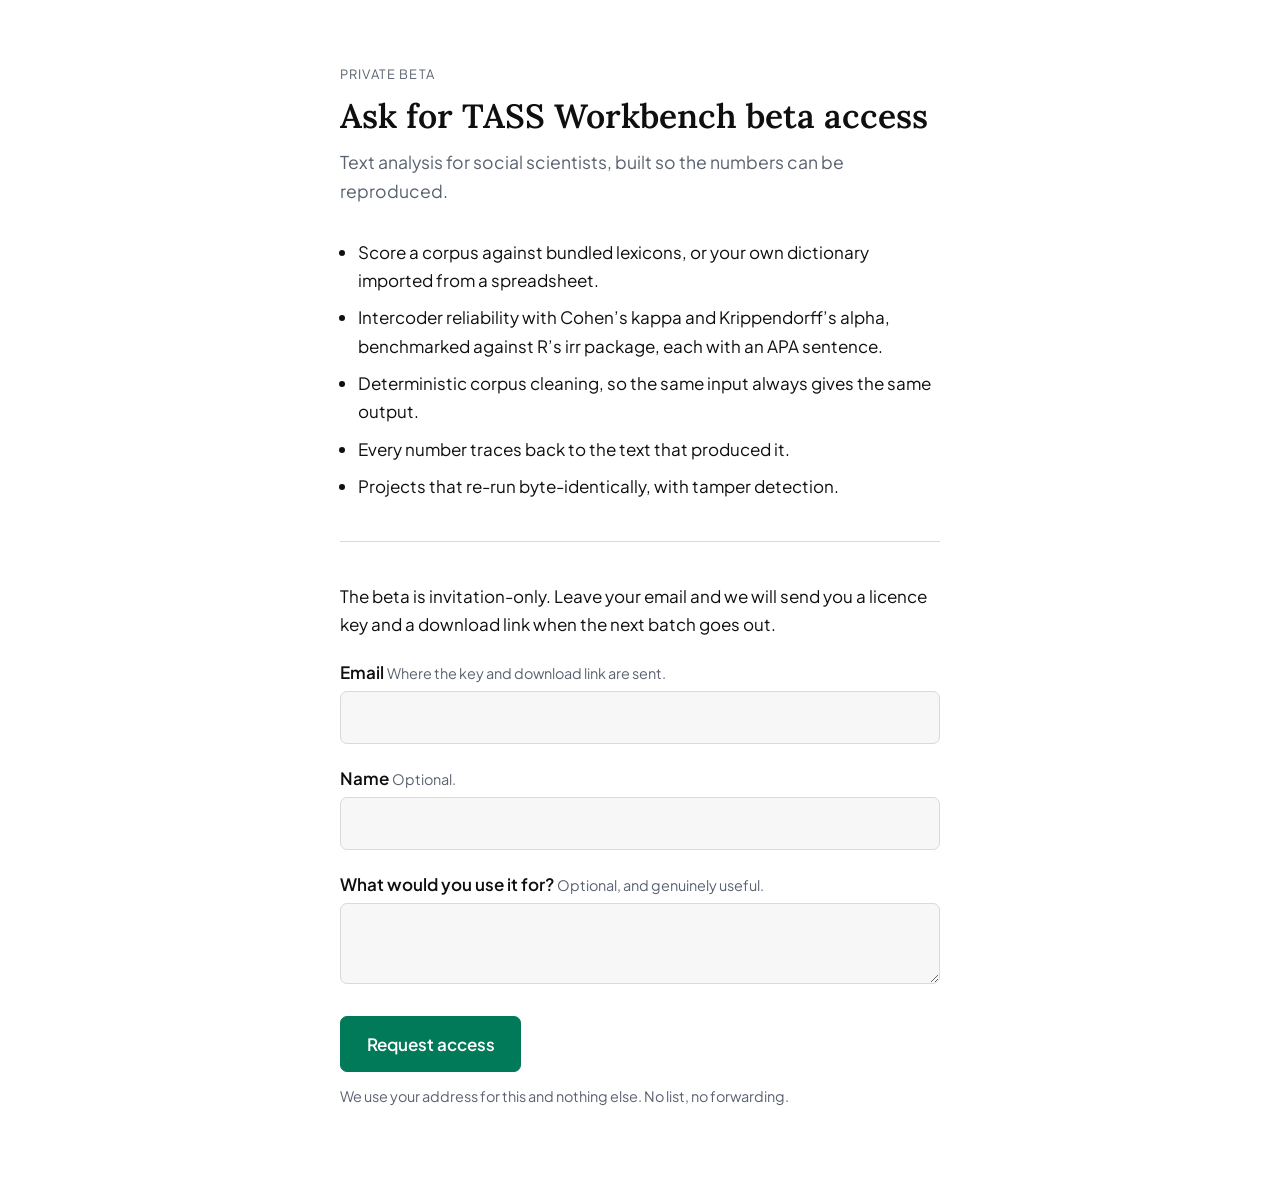
==== beta/index.html @ 5eb5a8d1 "Beta pages, the consulting block, and attributions that match the build Beta access, one page per pr" ====
<!doctype html>
<html lang="en">
<head>
<meta charset="utf-8">
<meta name="viewport" content="width=device-width, initial-scale=1">
<!-- Unlisted by design: reachable only to someone given the link. -->
<meta name="robots" content="noindex, nofollow">
<title>TASS Workbench beta access</title>
<link rel="preconnect" href="https://fonts.googleapis.com">
<link rel="preconnect" href="https://fonts.gstatic.com" crossorigin>
<link href="https://fonts.googleapis.com/css2?family=Plus+Jakarta+Sans:ital,wght@0,400;0,600;0,700&family=Lora:ital,wght@0,400;0,600&display=swap" rel="stylesheet">
<style>
  :root {
    --accent: #007A59;
    --text: #0F0F0F; --muted: #5A6270; --bg: #FFFFFF;
    --surface: #F7F7F8; --border: #D9D9DE;
    --font: 'Plus Jakarta Sans', -apple-system, BlinkMacSystemFont, sans-serif;
    --display: 'Lora', Georgia, serif;
  }
  @media (prefers-color-scheme: dark) {
    :root { --text:#F2F0F6; --muted:#B6BCC6; --bg:#141419; --surface:#1E1E25; --border:#33333D; }
  }
  * { box-sizing: border-box; }
  body { margin:0; background:var(--bg); color:var(--text); font:400 17px/1.65 var(--font); }
  .skip { position:absolute; left:-9999px; }
  .skip:focus { left:1rem; top:1rem; position:fixed; background:var(--bg); color:var(--text);
                padding:.75rem 1rem; border:2px solid var(--accent); border-radius:6px; z-index:10; }
  main { max-width: 640px; margin:0 auto; padding: 4rem 1.25rem 5rem; }
  .eyebrow { font-size:.8rem; letter-spacing:.09em; text-transform:uppercase;
             color:var(--muted); margin:0 0 .75rem; }
  h1 { font-family:var(--display); font-size:2.1rem; line-height:1.15; margin:0 0 .75rem; font-weight:600; }
  .lede { font-size:1.1rem; color:var(--muted); margin:0 0 2rem; }
  ul { padding-left:1.15rem; margin:0 0 2rem; }
  li { margin-bottom:.6rem; }
  hr { border:0; border-top:1px solid var(--border); margin:2.5rem 0; }
  label { display:block; font-weight:600; margin:1.25rem 0 .35rem; }
  .hint { font-weight:400; color:var(--muted); font-size:.9rem; }
  input, textarea, select { width:100%; padding:.7rem .8rem; font:inherit; color:inherit;
    background:var(--surface); border:1px solid var(--border); border-radius:7px; }
  input:focus-visible, textarea:focus-visible, select:focus-visible, button:focus-visible {
    outline:3px solid var(--accent); outline-offset:2px; }
  textarea { min-height:5rem; resize:vertical; }
  button { margin-top:1.6rem; padding:.8rem 1.6rem; font:inherit; font-weight:600;
    border:1px solid var(--accent); border-radius:7px; background:var(--accent); color:#fff; cursor:pointer; }
  .fine { color:var(--muted); font-size:.9rem; margin-top:.8rem; }
  .hp { position:absolute; left:-9999px; width:1px; height:1px; overflow:hidden; }
  .msg { padding:.9rem 1rem; border:1px solid var(--accent); border-radius:7px; margin-bottom:1.5rem; }
  [hidden] { display:none !important; }
</style>
</head>
<body>
<a class="skip" href="#form">Skip to the form</a>
<main>
  <p class="eyebrow">Private beta</p>
  <h1>Ask for TASS Workbench beta access</h1>
  <p class="lede">Text analysis for social scientists, built so the numbers can be reproduced.</p>

  <ul>
    <li>Score a corpus against bundled lexicons, or your own dictionary imported from a spreadsheet.</li>
    <li>Intercoder reliability with Cohen&rsquo;s kappa and Krippendorff&rsquo;s alpha, benchmarked against R&rsquo;s irr package, each with an APA sentence.</li>
    <li>Deterministic corpus cleaning, so the same input always gives the same output.</li>
    <li>Every number traces back to the text that produced it.</li>
    <li>Projects that re-run byte-identically, with tamper detection.</li>
  </ul>

  <hr>

  <p id="ask">The beta is invitation-only. Leave your email and we will send you a licence key and a download link when the next batch goes out.</p>

  <div class="msg" id="done" role="status" hidden></div>

  <form id="form" novalidate>
    <label for="email">Email
      <span class="hint">Where the key and download link are sent.</span></label>
    <input id="email" name="email" type="email" required autocomplete="email">

    <label for="name">Name <span class="hint">Optional.</span></label>
    <input id="name" name="name" autocomplete="name">

    <label for="use">What would you use it for?
      <span class="hint">Optional, and genuinely useful.</span></label>
    <textarea id="use" name="use" maxlength="400"></textarea>

    <div class="hp" aria-hidden="true">
      <label for="company">Company</label>
      <input id="company" name="company" tabindex="-1" autocomplete="off">
    </div>

    <button type="submit" id="go">Request access</button>
    <p class="fine">We use your address for this and nothing else. No list, no forwarding.</p>
  </form>
</main>
<script>
  var form = document.getElementById('form');
  var done = document.getElementById('done');
  var ask  = document.getElementById('ask');
  var go   = document.getElementById('go');
  form.addEventListener('submit', function (e) {
    e.preventDefault();
    var email = document.getElementById('email');
    if (!email.value || email.value.indexOf('@') < 1) {
      done.hidden = false; done.textContent = 'That email address does not look right.';
      email.focus(); return;
    }
    go.disabled = true; go.textContent = 'Sending...';
    var body = new URLSearchParams();
    body.set('product', 'tass-gui');
    ['email','name','use','company'].forEach(function (k) {
      var el = document.getElementById(k); if (el) body.set(k, el.value);
    });
    fetch('https://simdad-checkout.ap-493.workers.dev/beta', { method:'POST', body: body })
      .then(function (r) {
        if (!r.ok) throw new Error(r.status);
        form.hidden = true; ask.hidden = true;
        done.hidden = false;
        done.textContent = 'Thank you. We will send your key when the next batch goes out.';
        done.focus();
      })
      .catch(function () {
        go.disabled = false; go.textContent = 'Request access';
        done.hidden = false;
        done.textContent = 'That did not go through. Please try again, or email ap@simdadllc.com.';
      });
  });
</script>
</body>
</html>
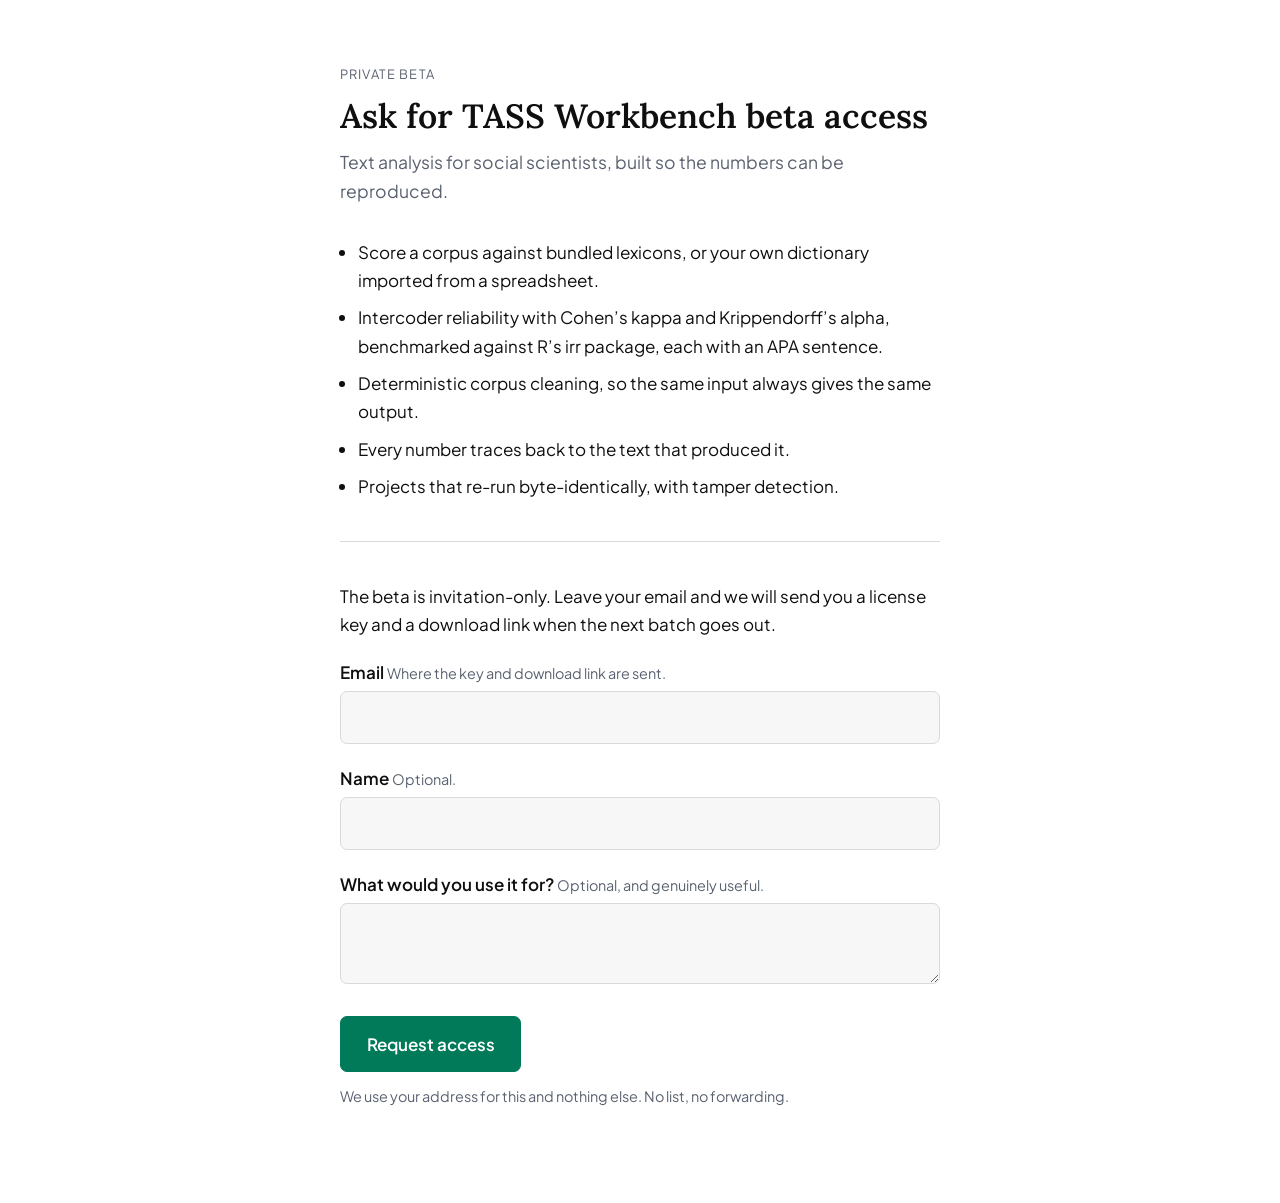
==== commit aaf07470: "Use American spelling: license, not licence The site said "we will send you a licence key" while the" ====
--- a/beta/index.html
+++ b/beta/index.html
@@ -65,7 +65,7 @@
 
   <hr>
 
-  <p id="ask">The beta is invitation-only. Leave your email and we will send you a licence key and a download link when the next batch goes out.</p>
+  <p id="ask">The beta is invitation-only. Leave your email and we will send you a license key and a download link when the next batch goes out.</p>
 
   <div class="msg" id="done" role="status" hidden></div>
 
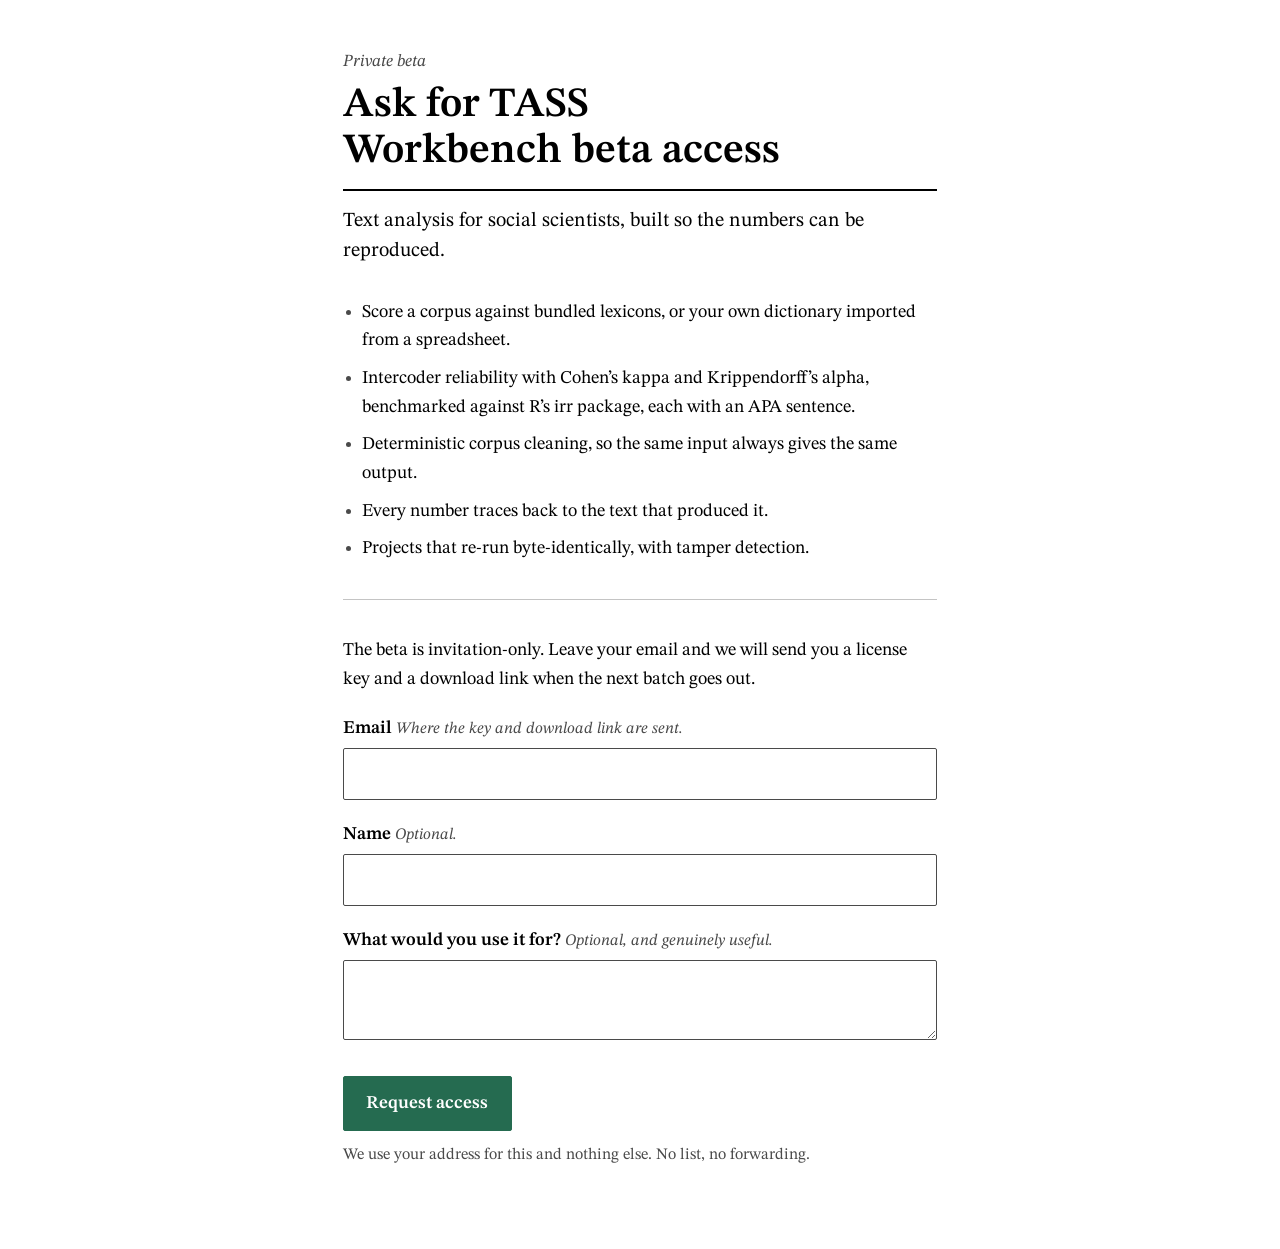
==== commit 1aecced3: "Restyle against the 2026-10-15 design brief Concept: the page is set as the methods section of a jou" ====
--- a/beta/index.html
+++ b/beta/index.html
@@ -3,48 +3,39 @@
 <head>
 <meta charset="utf-8">
 <meta name="viewport" content="width=device-width, initial-scale=1">
-<!-- Unlisted by design: reachable only to someone given the link. -->
+<!-- Linked from the product page. noindex keeps search traffic on the product page, not the form. -->
 <meta name="robots" content="noindex, nofollow">
 <title>TASS Workbench beta access</title>
-<link rel="preconnect" href="https://fonts.googleapis.com">
-<link rel="preconnect" href="https://fonts.gstatic.com" crossorigin>
-<link href="https://fonts.googleapis.com/css2?family=Plus+Jakarta+Sans:ital,wght@0,400;0,600;0,700&family=Lora:ital,wght@0,400;0,600&display=swap" rel="stylesheet">
+<link rel="stylesheet" href="/css/site.css">
 <style>
-  :root {
-    --accent: #007A59;
-    --text: #0F0F0F; --muted: #5A6270; --bg: #FFFFFF;
-    --surface: #F7F7F8; --border: #D9D9DE;
-    --font: 'Plus Jakarta Sans', -apple-system, BlinkMacSystemFont, sans-serif;
-    --display: 'Lora', Georgia, serif;
-  }
-  @media (prefers-color-scheme: dark) {
-    :root { --text:#F2F0F6; --muted:#B6BCC6; --bg:#141419; --surface:#1E1E25; --border:#33333D; }
-  }
-  * { box-sizing: border-box; }
-  body { margin:0; background:var(--bg); color:var(--text); font:400 17px/1.65 var(--font); }
+  /* Beta request form: the shared tokens from /css/site.css, a single text column. */
   .skip { position:absolute; left:-9999px; }
-  .skip:focus { left:1rem; top:1rem; position:fixed; background:var(--bg); color:var(--text);
-                padding:.75rem 1rem; border:2px solid var(--accent); border-radius:6px; z-index:10; }
-  main { max-width: 640px; margin:0 auto; padding: 4rem 1.25rem 5rem; }
-  .eyebrow { font-size:.8rem; letter-spacing:.09em; text-transform:uppercase;
-             color:var(--muted); margin:0 0 .75rem; }
-  h1 { font-family:var(--display); font-size:2.1rem; line-height:1.15; margin:0 0 .75rem; font-weight:600; }
-  .lede { font-size:1.1rem; color:var(--muted); margin:0 0 2rem; }
-  ul { padding-left:1.15rem; margin:0 0 2rem; }
-  li { margin-bottom:.6rem; }
-  hr { border:0; border-top:1px solid var(--border); margin:2.5rem 0; }
+  .skip:focus { left:1rem; top:1rem; position:fixed; background:var(--paper); color:var(--ink);
+                padding:.75rem 1rem; border:2px solid var(--accent); z-index:10; }
+  main { max-width: calc(var(--measure) + 2.5rem); margin:0 auto; padding: 3rem 1.25rem 5rem; }
+  .eyebrow { margin:0 0 .4rem; }
+  h1 { font-size:clamp(2rem, 4.4vw, 2.6rem); line-height:1.12; margin:0 0 .9rem; font-weight:600;
+       padding-bottom:.9rem; border-bottom:2px solid var(--ink); }
+  .lede { font-size:1.25rem; line-height:1.5; margin:0 0 2rem; }
+  main > ul { padding-left:1.2rem; margin:0 0 2rem; }
+  main > ul li { margin-bottom:.55rem; }
+  main > ul li::marker { color:var(--muted); }
+  hr { border:0; border-top:1px solid var(--rule); margin:2.25rem 0; }
   label { display:block; font-weight:600; margin:1.25rem 0 .35rem; }
-  .hint { font-weight:400; color:var(--muted); font-size:.9rem; }
-  input, textarea, select { width:100%; padding:.7rem .8rem; font:inherit; color:inherit;
-    background:var(--surface); border:1px solid var(--border); border-radius:7px; }
+  .hint { font-weight:400; font-style:italic; color:var(--muted); font-size:1rem; }
+  input, textarea, select { width:100%; padding:.65rem .75rem; font:inherit; color:inherit;
+    background:var(--paper); border:1px solid var(--muted); border-radius:2px; }
   input:focus-visible, textarea:focus-visible, select:focus-visible, button:focus-visible {
-    outline:3px solid var(--accent); outline-offset:2px; }
+    outline:2px solid var(--accent); outline-offset:2px; }
   textarea { min-height:5rem; resize:vertical; }
-  button { margin-top:1.6rem; padding:.8rem 1.6rem; font:inherit; font-weight:600;
-    border:1px solid var(--accent); border-radius:7px; background:var(--accent); color:#fff; cursor:pointer; }
-  .fine { color:var(--muted); font-size:.9rem; margin-top:.8rem; }
+  button { margin-top:1.6rem; padding:.75rem 1.4rem; font:inherit; font-weight:600;
+    border:1px solid var(--accent); border-radius:2px; background:var(--accent); color:var(--on-accent); cursor:pointer;
+    transition: background-color .15s, border-color .15s; }
+  button:hover { background:var(--ink); border-color:var(--ink); color:var(--paper); }
+  button:disabled { cursor:progress; opacity:.75; }
+  .fine { color:var(--muted); font-size:1rem; margin-top:.8rem; }
   .hp { position:absolute; left:-9999px; width:1px; height:1px; overflow:hidden; }
-  .msg { padding:.9rem 1rem; border:1px solid var(--accent); border-radius:7px; margin-bottom:1.5rem; }
+  .msg { padding:.9rem 1rem; border:1px solid var(--ink); background:var(--tint); margin-bottom:1.5rem; }
   [hidden] { display:none !important; }
 </style>
 </head>
--- a/css/site.css
+++ b/css/site.css
@@ -0,0 +1,353 @@
+/* TASS site stylesheet. Shared by every page.
+   Restyle 2026-10-15 against the design brief (site-copy/DESIGN-BRIEFS-2026-10-15.md, section 2):
+   the page is set as the methods section of a journal article. Rules and tables carry the
+   structure; data is set as data; one accent, the wordmark green. */
+
+/* ── FONTS (self-hosted, SIL OFL 1.1; see /fonts/README.txt) ────────── */
+@font-face {
+  font-family: 'STIX Two Text';
+  font-style: normal;
+  font-weight: 400 700;
+  font-display: swap;
+  src: url('/fonts/stix-two-text-latin-wght-normal.woff2') format('woff2-variations'),
+       url('/fonts/stix-two-text-latin-wght-normal.woff2') format('woff2');
+  unicode-range: U+0000-00FF,U+0131,U+0152-0153,U+02BB-02BC,U+02C6,U+02DA,U+02DC,U+0304,U+0308,U+0329,U+2000-206F,U+20AC,U+2122,U+2191,U+2193,U+2212,U+2215,U+FEFF,U+FFFD;
+}
+@font-face {
+  font-family: 'STIX Two Text';
+  font-style: italic;
+  font-weight: 400 700;
+  font-display: swap;
+  src: url('/fonts/stix-two-text-latin-wght-italic.woff2') format('woff2-variations'),
+       url('/fonts/stix-two-text-latin-wght-italic.woff2') format('woff2');
+  unicode-range: U+0000-00FF,U+0131,U+0152-0153,U+02BB-02BC,U+02C6,U+02DA,U+02DC,U+0304,U+0308,U+0329,U+2000-206F,U+20AC,U+2122,U+2191,U+2193,U+2212,U+2215,U+FEFF,U+FFFD;
+}
+@font-face {
+  font-family: 'IBM Plex Mono';
+  font-style: normal;
+  font-weight: 400;
+  font-display: swap;
+  src: url('/fonts/ibm-plex-mono-latin-400-normal.woff2') format('woff2');
+}
+
+*, *::before, *::after { box-sizing: border-box; margin: 0; padding: 0; }
+
+/* ── TOKENS ─────────────────────────────────────────────────────── */
+:root {
+  color-scheme: light dark;
+  --ink:    #000000;  /* text and heavy rules: black ink on a journal page */
+  --paper:  #FFFFFF;  /* the printed page */
+  --muted:  #4A4A4A;  /* captions and table notes: 8.9:1 on paper */
+  --rule:   #C4C4C4;  /* booktabs mid-rules, non-text */
+  --accent: #256B50;  /* the TASS wordmark ink: links and the primary action, 6.4:1 on paper */
+  --on-accent: #FFFFFF;
+  --tint:   #F3F5F4;  /* the shaded boxed note */
+  --serif:  'STIX Two Text', 'STIX Two', Cambria, 'Times New Roman', serif;
+  --mono:   'IBM Plex Mono', ui-monospace, Consolas, monospace;
+  --max-w:  1120px;
+  --measure: 66ch;
+}
+@media (prefers-color-scheme: dark) {
+  :root {
+    --ink:    #EDEDED;
+    --paper:  #141414;
+    --muted:  #ABABAB;
+    --rule:   #3A3A3A;
+    --accent: #6FC19A;
+    --on-accent: #08241A;
+    --tint:   #1C1F1D;
+  }
+}
+
+/* ── BASE ───────────────────────────────────────────────────────── */
+html { -webkit-text-size-adjust: 100%; }
+body {
+  font-family: var(--serif);
+  font-size: 1.125rem;
+  line-height: 1.6;
+  color: var(--ink);
+  background: var(--paper);
+  font-variant-numeric: lining-nums;
+  text-rendering: optimizeLegibility;
+}
+img, video { max-width: 100%; display: block; }
+a { color: inherit; text-decoration: none; }
+main a:not(.btn), .section a:not(.btn), .practice a, .prose a {
+  color: var(--accent);
+  text-decoration: underline;
+  text-decoration-thickness: 1px;
+  text-underline-offset: 0.18em;
+}
+main a:not(.btn):hover, .section a:not(.btn):hover, .practice a:hover { text-decoration-thickness: 2px; }
+/* a meta string split into parts (the middots it carried were chrome) */
+.eyebrow.parts > span:not(:last-child) { margin-right: 1em; }
+:focus-visible { outline: 2px solid var(--accent); outline-offset: 3px; }
+code {
+  font-family: var(--mono);
+  font-size: 0.84em;
+  word-break: break-word;
+}
+strong { font-weight: 650; }
+.visually-hidden {
+  position: absolute !important; width: 1px; height: 1px; overflow: hidden;
+  clip: rect(0 0 0 0); white-space: nowrap;
+}
+
+.container { max-width: var(--max-w); margin: 0 auto; padding: 0 2rem; }
+.container-narrow { max-width: var(--max-w); margin: 0 auto; padding: 0 2rem; }
+.container-narrow > .section-sub, .container-narrow > h2 { max-width: var(--measure); }
+
+/* ── NAV ────────────────────────────────────────────────────────── */
+.nav { background: var(--paper); border-bottom: 1px solid var(--rule); }
+.nav-inner {
+  max-width: var(--max-w); margin: 0 auto; padding: 0 2rem;
+  min-height: 64px; display: flex; align-items: center; justify-content: space-between; gap: 1rem;
+}
+.nav-brand { display: flex; align-items: center; flex-shrink: 0; }
+.nav-wordmark { height: 28px; width: auto; display: block; }
+.nav-links { display: flex; align-items: center; gap: 1.5rem; flex-wrap: wrap; }
+.nav-links a { font-size: 1rem; color: var(--ink); }
+.nav-links a:not(.btn):hover { text-decoration: underline; text-underline-offset: 0.2em; }
+.nav-links .btn { color: var(--on-accent); }
+
+/* ── BUTTONS ────────────────────────────────────────────────────── */
+.btn {
+  display: inline-flex; align-items: center; justify-content: center;
+  padding: 0.55rem 1.1rem; border-radius: 2px;
+  font-family: var(--serif); font-size: 1rem; font-weight: 600; line-height: 1.3;
+  cursor: pointer; border: 1px solid transparent; text-decoration: none;
+  transition: background-color 0.15s, color 0.15s, border-color 0.15s;
+}
+.btn-primary { background: var(--accent); color: var(--on-accent); border-color: var(--accent); }
+.btn-primary:hover { background: var(--ink); border-color: var(--ink); color: var(--paper); }
+.btn-ghost { background: transparent; color: var(--ink); border-color: var(--ink); }
+.btn-ghost:hover { background: var(--ink); color: var(--paper); }
+.btn:active { transform: translateY(1px); }
+.btn-lg { padding: 0.75rem 1.4rem; font-size: 1.0625rem; }
+.btn-full { width: 100%; }
+
+/* ── HERO: the article's opening page ───────────────────────────── */
+.hero { padding: 2.25rem 0 4rem; }
+.hero-eyebrow {
+  display: flex; justify-content: space-between; flex-wrap: wrap; gap: 0.25rem 2rem;
+  font-style: italic; font-size: 1rem; color: var(--muted);
+  padding-bottom: 0.6rem; border-bottom: 2px solid var(--ink); margin-bottom: 3rem;
+}
+.hero h1 {
+  font-size: clamp(2.5rem, 5.6vw, 4.25rem); font-weight: 600;
+  line-height: 1.04; letter-spacing: -0.012em; max-width: 17ch; margin-bottom: 2rem;
+}
+.hero-sub {
+  font-size: 1.3125rem; line-height: 1.55; max-width: 58ch; margin-bottom: 2.25rem;
+}
+.hero-actions { display: flex; align-items: center; gap: 0.75rem; flex-wrap: wrap; }
+.hero-meta {
+  display: grid; grid-template-columns: repeat(3, minmax(0, 1fr)); gap: 0 2rem;
+  margin-top: 3.5rem; border-top: 1px solid var(--rule); padding-top: 0.9rem;
+  font-size: 1rem; color: var(--muted); max-width: 54rem;
+}
+
+/* ── SECTIONS ───────────────────────────────────────────────────── */
+.section { padding: 4.5rem 0; border-top: 1px solid var(--rule); }
+.section-alt { background: transparent; }
+.eyebrow {
+  display: block; font-style: italic; font-size: 1.0625rem; color: var(--muted); margin-bottom: 0.4rem;
+}
+h1, h2, h3 { text-wrap: balance; }
+h2 {
+  font-size: clamp(1.75rem, 3.2vw, 2.4rem); font-weight: 600;
+  line-height: 1.12; letter-spacing: -0.008em; margin-bottom: 1rem; max-width: 30ch;
+}
+.section-sub { max-width: var(--measure); margin-bottom: 1.25rem; }
+.beta-note { color: var(--muted); max-width: var(--measure); margin-bottom: 1.75rem; }
+
+/* ── EDITIONS: a two-column comparison under booktabs rules ─────── */
+.editions-grid {
+  display: grid; grid-template-columns: 1fr 1fr; margin-top: 2.5rem;
+  border-top: 2px solid var(--ink); border-bottom: 2px solid var(--ink);
+}
+.edition-card { padding: 1.5rem 2rem 2rem 0; display: flex; flex-direction: column; }
+.edition-card + .edition-card { padding: 1.5rem 0 2rem 2rem; border-left: 1px solid var(--rule); }
+.edition-card h3 { font-size: 1.75rem; font-weight: 600; line-height: 1.15; margin: 0.1rem 0 0.2rem; }
+.edition-kicker, .edition-price {
+  display: flex; flex-wrap: wrap; gap: 0 1.25rem; font-size: 1rem; color: var(--muted);
+}
+.edition-kicker { font-style: italic; }
+.edition-price { margin-bottom: 1rem; padding-bottom: 1rem; border-bottom: 1px solid var(--rule); }
+.edition-card p.blurb { margin-bottom: 1rem; }
+.edition-list { list-style: none; margin-bottom: 1.75rem; flex: 1; border-top: 1px solid var(--rule); }
+.edition-list li { font-size: 1rem; padding: 0.5rem 0; border-bottom: 1px solid var(--rule); }
+
+/* ── WHAT SHIPS: six run-in subsections in two text columns ─────── */
+.features-grid {
+  display: grid; grid-template-columns: 1fr 1fr; gap: 2.5rem 3.5rem; margin-top: 2.5rem;
+}
+.feature-num {
+  display: flex; gap: 0.6rem; font-style: italic; font-size: 1rem; color: var(--muted);
+  border-top: 1px solid var(--ink); padding-top: 0.6rem; margin-bottom: 0.35rem;
+}
+.feature-num span:first-child { font-style: normal; font-variant-numeric: tabular-nums; }
+.feature-cell h3 { font-size: 1.3125rem; font-weight: 600; line-height: 1.25; margin-bottom: 0.5rem; }
+.feature-cell p { font-size: 1.0625rem; }
+
+/* ── TABLES: booktabs, the page's one memorable element ─────────── */
+.table-wrap {
+  overflow-x: auto; margin-top: 2.5rem;
+  border-top: 2px solid var(--ink); border-bottom: 2px solid var(--ink);
+}
+.data-table { width: 100%; border-collapse: collapse; font-variant-numeric: tabular-nums; }
+.data-table th {
+  padding: 0.7rem 1rem 0.55rem 0; text-align: left; font-size: 1rem;
+  font-weight: 600; border-bottom: 1px solid var(--ink);
+}
+.data-table td { padding: 0.6rem 1rem 0.6rem 0; border-bottom: 1px solid var(--rule); vertical-align: baseline; }
+.data-table tr:last-child td { border-bottom: none; }
+.data-table td:first-child { font-weight: 600; }
+.data-table td:last-child, .data-table th:last-child { padding-right: 0; white-space: nowrap; }
+.table-note { font-size: 1rem; color: var(--muted); margin-top: 0.9rem; max-width: var(--measure); }
+
+/* license identifiers are data: set as a run manifest prints them, monochrome */
+.license-badge { font-family: var(--mono); font-size: 0.9rem; white-space: nowrap; }
+.license-badge::before { content: '['; color: var(--muted); }
+.license-badge::after  { content: ']'; color: var(--muted); }
+
+/* ── T-LEX: a codebook list ─────────────────────────────────────── */
+.tlex-list { margin-top: 2.5rem; border-top: 2px solid var(--ink); border-bottom: 2px solid var(--ink); }
+.tlex-item {
+  padding: 0.9rem 0; border-bottom: 1px solid var(--rule);
+  display: grid; grid-template-columns: 15rem 1fr 11rem; gap: 0.25rem 1.5rem; align-items: baseline;
+}
+.tlex-item:last-child { border-bottom: none; }
+.tlex-name { font-weight: 600; }
+.tlex-status {
+  grid-column: 3; grid-row: 1; text-align: right; font-style: italic; font-size: 1rem; color: var(--muted);
+  display: flex; justify-content: flex-end; gap: 0 0.5rem; flex-wrap: wrap;
+}
+.tlex-status.shipping { color: var(--accent); font-style: normal; font-weight: 600; }
+.tlex-desc { grid-column: 2; grid-row: 1; font-size: 1.0625rem; max-width: 60ch; }
+
+/* ── PRICING: a price schedule, one row per tier ────────────────── */
+.pricing-grid { margin-top: 2.5rem; border-top: 2px solid var(--ink); border-bottom: 2px solid var(--ink); }
+.pricing-card {
+  display: grid; grid-template-columns: 9rem 6rem minmax(0, 1fr) 11rem;
+  grid-template-areas: "tier price meta action" "tier price list action";
+  gap: 0.15rem 1.5rem; align-items: baseline;
+  padding: 1rem 0; border-bottom: 1px solid var(--rule);
+}
+.pricing-card:last-child { border-bottom: none; }
+.pricing-card .tier { grid-area: tier; font-weight: 600; font-size: 1.1875rem; }
+.pricing-card .price {
+  grid-area: price; font-size: 1.75rem; font-weight: 600; line-height: 1;
+  font-variant-numeric: tabular-nums; text-align: right;
+}
+.pricing-card .meta { grid-area: meta; display: flex; flex-wrap: wrap; gap: 0 1rem; font-style: italic; color: var(--muted); font-size: 1rem; }
+.pricing-card ul { grid-area: list; list-style: none; display: flex; flex-wrap: wrap; gap: 0 1.5rem; font-size: 1rem; }
+.pricing-card .btn { grid-area: action; align-self: center; }
+.pricing-fine { color: var(--muted); font-size: 1rem; margin-top: 1rem; max-width: var(--measure); }
+
+/* ── PROSE PAGES (legal, about, support, download, buy) ─────────── */
+.page { padding: 2.75rem 0 6rem; }
+.page-eyebrow { display: block; font-style: italic; font-size: 1.0625rem; color: var(--muted); margin-bottom: 0.4rem; }
+.page-title { font-size: clamp(2.2rem, 4.4vw, 3rem); font-weight: 600; letter-spacing: -0.01em; line-height: 1.1; margin-bottom: 1rem; }
+.page-meta {
+  font-size: 1rem; color: var(--muted); margin-bottom: 2.5rem; padding: 0.6rem 0 0.9rem;
+  border-top: 2px solid var(--ink); border-bottom: 1px solid var(--rule); max-width: var(--measure);
+}
+.page-meta.parts { display: flex; flex-direction: column; font-style: italic; }
+.prose { max-width: var(--measure); }
+.container-narrow.prose { max-width: var(--max-w); }
+.container-narrow.prose > * { max-width: var(--measure); }
+.prose h2 { font-size: 1.375rem; font-weight: 600; letter-spacing: 0; margin: 2.4rem 0 0.6rem; max-width: none; }
+.prose h3 { font-size: 1.1875rem; font-weight: 600; margin: 1.75rem 0 0.4rem; }
+.prose p { margin-bottom: 1rem; }
+.prose ul, .prose ol { margin: 0.5rem 0 1.25rem 1.4rem; }
+.prose li { margin-bottom: 0.4rem; }
+.prose li::marker { color: var(--muted); }
+.prose .caps { font-size: 1rem; }
+.prose table { width: 100%; border-collapse: collapse; margin: 1rem 0 1.5rem; font-size: 1rem;
+               border-top: 2px solid var(--ink); border-bottom: 2px solid var(--ink); font-variant-numeric: tabular-nums; }
+.prose th { text-align: left; font-weight: 600; padding: 0.5rem 0.75rem 0.5rem 0; border-bottom: 1px solid var(--ink); }
+.prose td { padding: 0.5rem 0.75rem 0.5rem 0; border-bottom: 1px solid var(--rule); vertical-align: top; }
+.prose tr:last-child td { border-bottom: none; }
+
+/* the shaded boxed note of a journal article */
+.callout {
+  background: var(--tint); border: 1px solid var(--rule);
+  padding: 1.4rem 1.6rem; margin: 2.5rem 0; max-width: calc(var(--measure) + 3.2rem);
+}
+.callout h3 { font-size: 1.25rem; font-weight: 600; margin-bottom: 0.4rem; }
+.callout p { margin-bottom: 0.75rem; }
+.callout p:last-child { margin-bottom: 0; }
+
+.faq-head { margin-top: 2rem; }
+.faq-item { border-bottom: 1px solid var(--rule); padding: 1.1rem 0; max-width: var(--measure); }
+.faq-item:first-of-type { border-top: 2px solid var(--ink); }
+.faq-q { font-weight: 600; margin-bottom: 0.35rem; }
+.faq-a { margin: 0; }
+
+/* ── THE PRACTICE: an author note at the end of the article ─────── */
+.practice { border-top: 2px solid var(--ink); padding: 3rem 0 3.5rem; }
+.practice-inner { max-width: var(--max-w); margin: 0 auto; padding: 0 2rem; }
+.practice-inner > * { max-width: var(--measure); }
+.practice-eyebrow { font-style: italic; color: var(--muted); font-size: 1.0625rem; margin: 0 0 0.3rem; }
+.practice h2 { font-size: 1.5rem; line-height: 1.25; margin: 0 0 0.9rem; }
+.practice p { margin: 0 0 0.9rem; font-size: 1.0625rem; }
+.practice-cta { color: var(--muted); }
+
+/* ── FOOTER ─────────────────────────────────────────────────────── */
+.footer { padding: 2.25rem 0 2.5rem; border-top: 1px solid var(--rule); background: var(--paper); }
+.footer-inner {
+  max-width: var(--max-w); margin: 0 auto; padding: 0 2rem;
+  display: flex; align-items: flex-start; justify-content: space-between; flex-wrap: wrap; gap: 1.25rem 2rem;
+}
+.footer-brand { font-weight: 700; font-size: 1.125rem; }
+.footer-sub { font-size: 1rem; color: var(--muted); font-style: italic; }
+.footer-links { display: flex; gap: 0.4rem 1.4rem; align-items: center; flex-wrap: wrap; }
+.footer-links a { font-size: 1rem; color: var(--ink); }
+.footer-links a:hover { text-decoration: underline; text-underline-offset: 0.2em; }
+.footer-copy {
+  max-width: var(--max-w); margin: 1.5rem auto 0; padding: 1rem 2rem 0;
+  font-size: 0.9375rem; color: var(--muted);
+}
+.footer-copy::before { content: ''; display: block; border-top: 1px solid var(--rule); margin-bottom: 1rem; }
+
+/* ── RESPONSIVE ─────────────────────────────────────────────────── */
+@media (max-width: 960px) {
+  .tlex-item { grid-template-columns: 1fr auto; }
+  .tlex-name { grid-column: 1; grid-row: 1; }
+  .tlex-status { grid-column: 2; grid-row: 1; }
+  .tlex-desc { grid-column: 1 / -1; grid-row: 2; }
+  .pricing-card { grid-template-columns: 1fr auto; grid-template-areas: "tier price" "meta meta" "list list" "action action"; gap: 0.35rem 1rem; }
+  .pricing-card .btn { justify-self: start; margin-top: 0.5rem; }
+  .pricing-card .btn-full { width: auto; min-width: 12rem; }
+}
+@media (max-width: 768px) {
+  body { font-size: 1.0625rem; }
+  .container, .container-narrow, .nav-inner, .footer-inner { padding-left: 1.25rem; padding-right: 1.25rem; }
+  .footer-copy { padding-left: 1.25rem; padding-right: 1.25rem; }
+  .practice-inner { padding-left: 1.25rem; padding-right: 1.25rem; }
+  .hero { padding-bottom: 3rem; }
+  .hero-eyebrow { margin-bottom: 2rem; }
+  .hero-sub { font-size: 1.1875rem; }
+  .hero-meta { grid-template-columns: 1fr; gap: 0.3rem; margin-top: 2.5rem; }
+  .section { padding: 3.25rem 0; }
+  .editions-grid { grid-template-columns: 1fr; }
+  .edition-card, .edition-card + .edition-card { padding: 1.25rem 0 1.75rem; border-left: none; }
+  .edition-card + .edition-card { border-top: 2px solid var(--ink); }
+  .features-grid { grid-template-columns: 1fr; gap: 2rem; }
+  .nav-links { gap: 1rem; }
+  .nav-links a:not(.btn) { display: none; }
+  .nav-links a[href="/"] { display: inline; }
+  .data-table { font-size: 1rem; }
+  .data-table td:first-child { width: 36%; }
+  .data-table td, .data-table th { padding-right: 0.75rem; }
+  .license-badge { font-size: 0.8125rem; }
+}
+@media (max-width: 480px) {
+  .hero-actions .btn { width: 100%; }
+  .pricing-card .btn-full { width: 100%; }
+}
+@media (prefers-reduced-motion: reduce) {
+  * { transition: none !important; }
+  .btn:active { transform: none; }
+}
